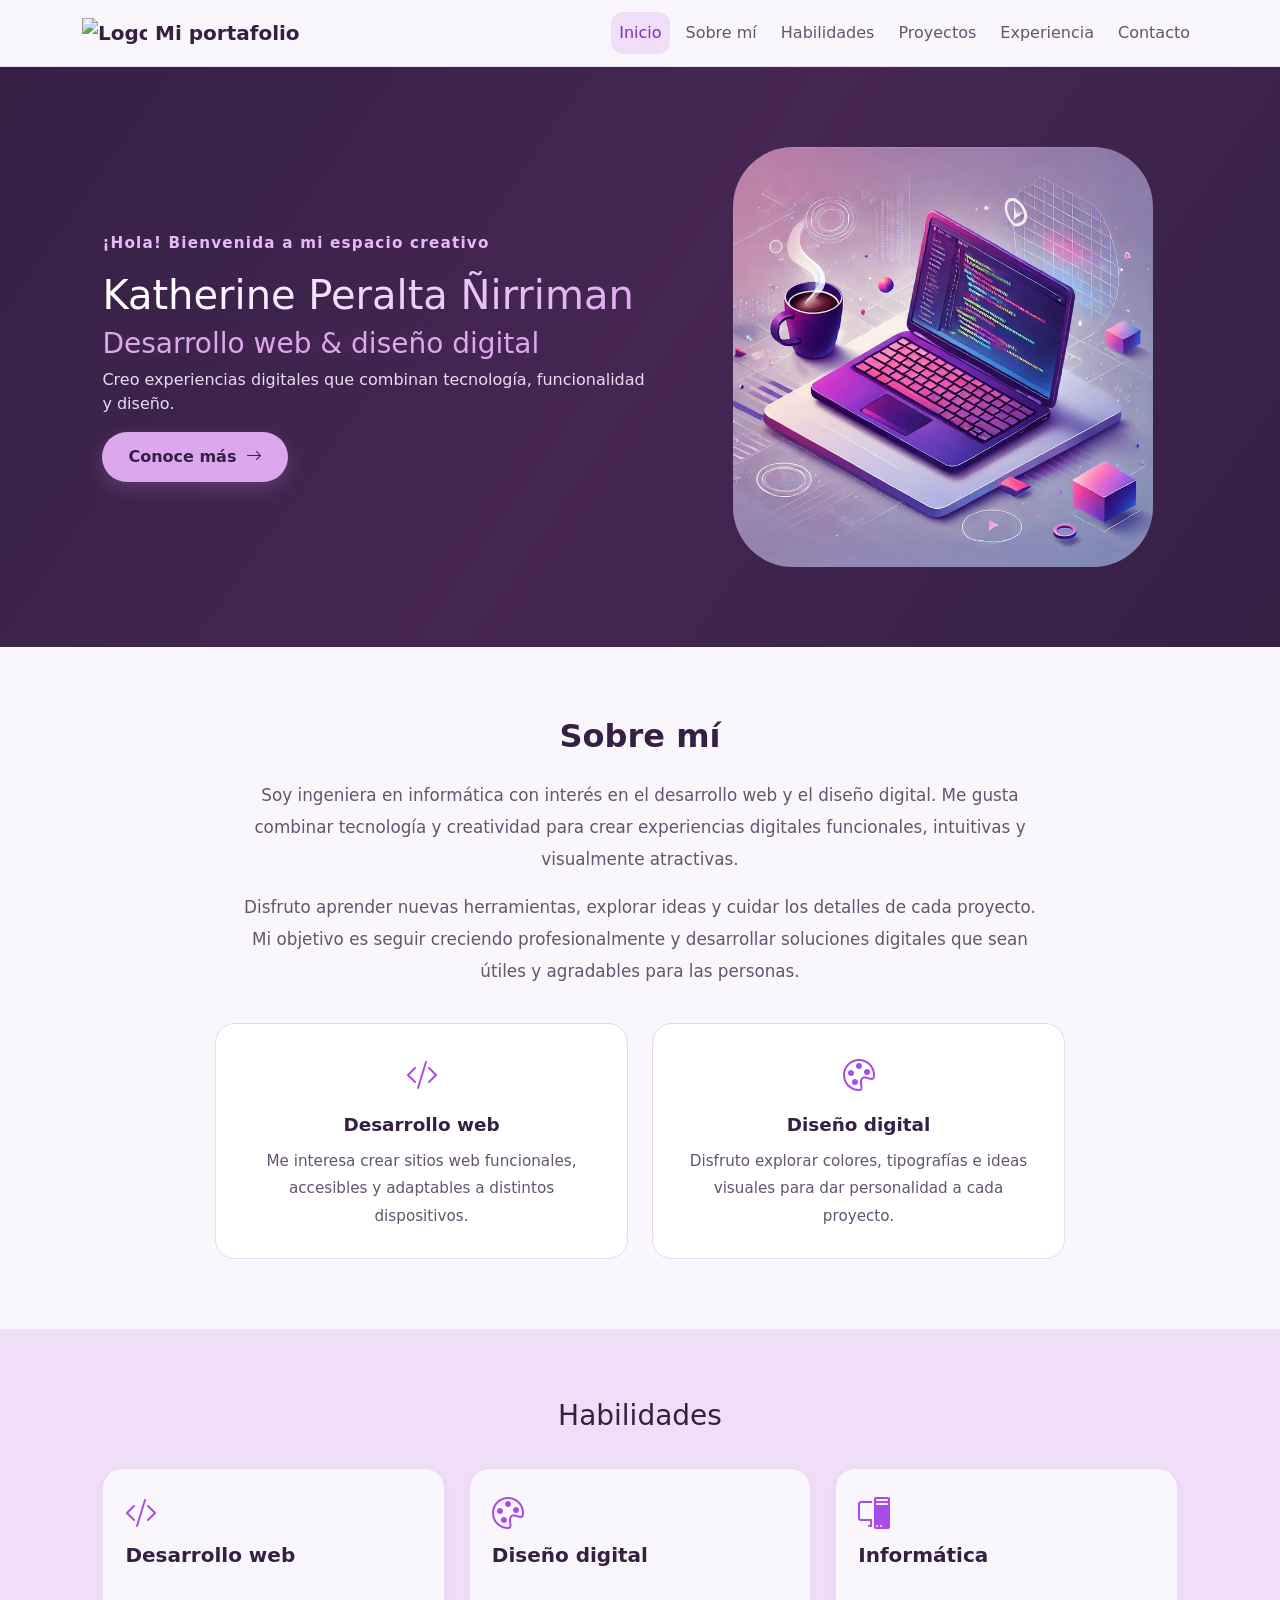
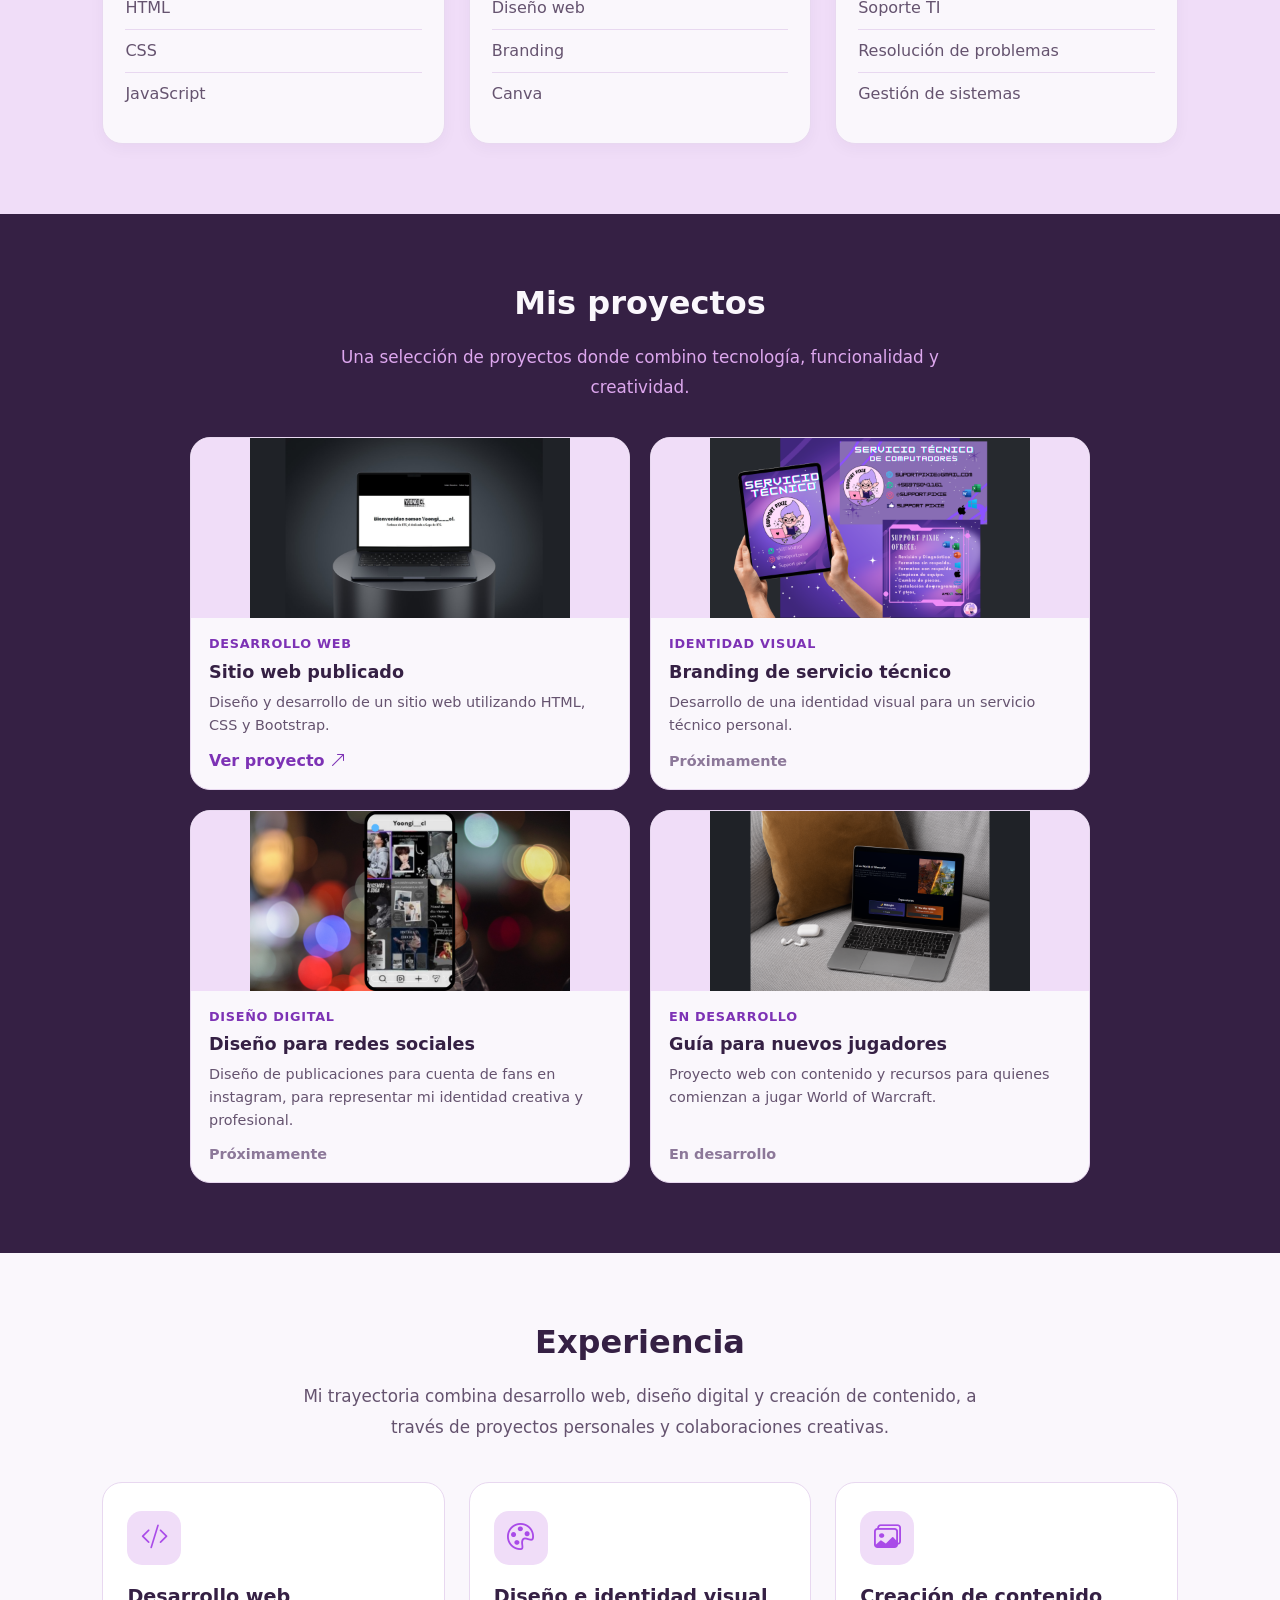
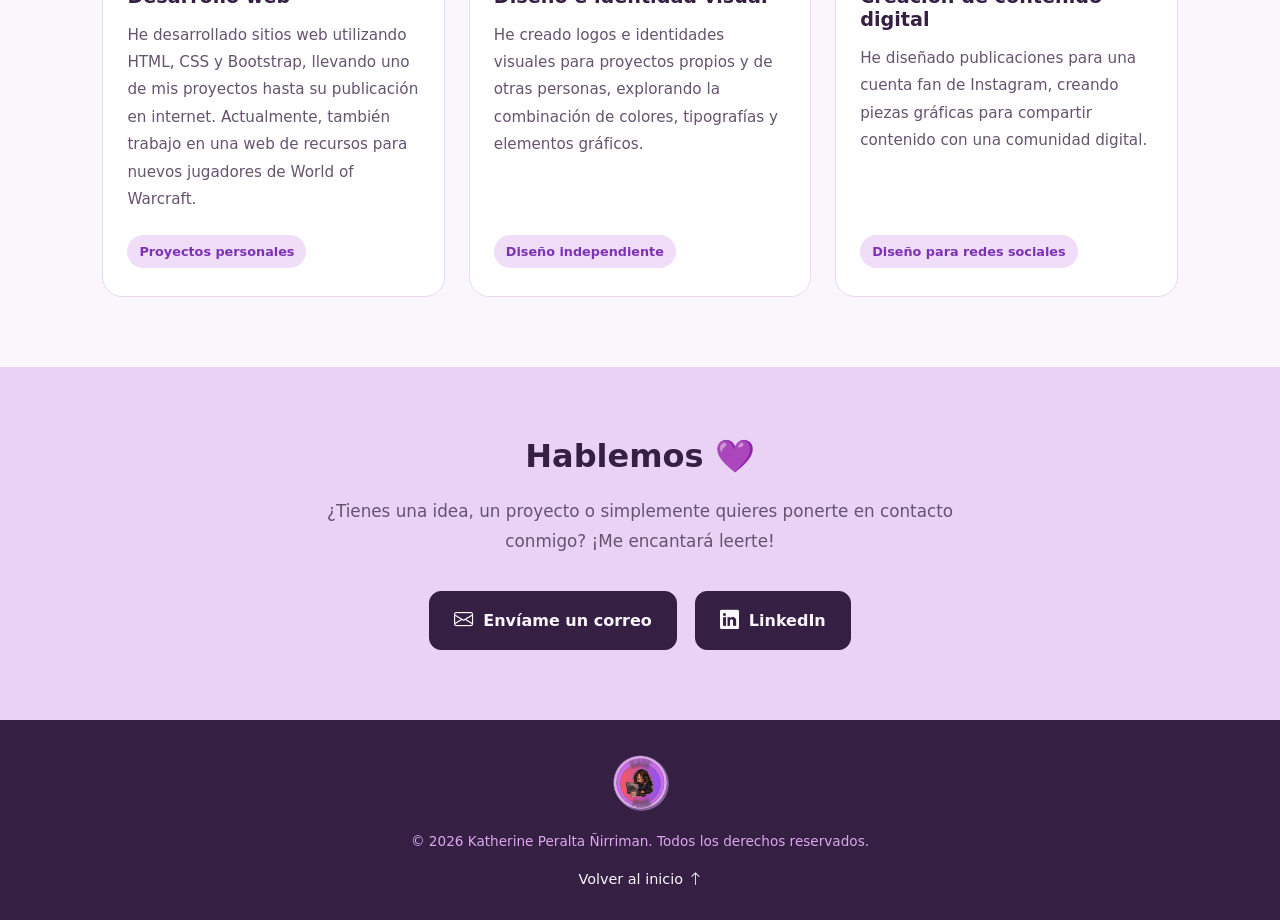
==== index.html @ 1fe9666e "Mi primer portafolio" ====
<!DOCTYPE html>
<html lang="es">

<head>
  <!--METADATOs-->
  <meta charset="utf-8">
  <meta name="viewport" content="width=device-width, initial-scale=1">
  <meta http-equiv="refresh" content="5">
  <!--Bootstrap-->
  <link href="https://cdn.jsdelivr.net/npm/bootstrap@5.3.8/dist/css/bootstrap.min.css" rel="stylesheet"
    integrity="sha384-sRIl4kxILFvY47J16cr9ZwB07vP4J8+LH7qKQnuqkuIAvNWLzeN8tE5YBujZqJLB" crossorigin="anonymous">
  <!--CSS-->
  <link rel="stylesheet" href="estilos.css">
  <!--Icons-->
  <link rel="stylesheet" href="https://cdn.jsdelivr.net/npm/bootstrap-icons@1.11.3/font/bootstrap-icons.css">
  <!--LOGO-->
  <link rel="icon" href="img/logo.png">
  <title>Portafolio de Katherine</title>
</head>

<body>
  <!--NAVBAR-->
  <nav class="navbar navbar-expand-lg navbar-personalizada">
    <div class="container navbar-contenedor">

      <a class="navbar-brand d-flex align-items-center gap-2" href="#inicio">
        <img src="img/logo.png" alt="Logo de mi portafolio" width="65" height="auto">
        <span>Mi portafolio</span>
      </a>
      <button class="navbar-toggler" type="button" data-bs-toggle="collapse" data-bs-target="#navbarNavAltMarkup"
        aria-controls="navbarNavAltMarkup" aria-expanded="false" aria-label="Toggle navigation">
        <span class="navbar-toggler-icon"></span>
      </button>
      <div class="collapse navbar-collapse" id="navbarNavAltMarkup">
        <div class="navbar-nav">
          <a class="nav-link active" aria-current="page" href="#inicio">Inicio</a>
          <a class="nav-link" href="#sobre-mi">Sobre mí</a>
          <a class="nav-link" href="#habilidad1">Habilidades</a>
          <a class="nav-link" href="#proyectos">Proyectos</a>
          <a class="nav-link" href="#experiencia1">Experiencia</a>
          <a class="nav-link" href="#Contacto1">Contacto</a>
          <!--<a class="nav-link disabled" aria-disabled="true">Disabled</a>-->
        </div>
      </div>
    </div>
  </nav>

  <!-- Hero -->
  <section class="hero" id="inicio">
    <div class="hero-contenido">
      <!-- Columna izquierda: presentación -->
      <div class="hero-texto">
        <p class="hero-saludo">
          ¡Hola! Bienvenida a mi espacio creativo
        </p>

        <h1 class="nombre">
          Katherine Peralta Ñirriman
        </h1>
        <h3 id="profesion">
          Desarrollo web &amp; diseño digital
        </h3>
        <p class="hero-descripcion">
          Creo experiencias digitales que combinan
          tecnología, funcionalidad y diseño.
        </p>
        <a href="#sobre-mi" class="boton-hero">
          Conoce más
          <i class="bi bi-arrow-right"></i>
        </a>
      </div>
      <!-- Columna derecha: ilustración -->
      <div class="hero-ilustracion">
        <img
          src="img/imagenpc.png"
          alt="Ilustración creativa de mi portafolio"
          class="imagen-hero">
      </div>
    </div>
  </section>

  <!--Qué hago?
    <section>
      <h3  style="text-align: center;">¿Qué Hago?</h3>
      <p style="text-align: center;"> 
        01 — Diseño web
             Diseño sitios web claros, atractivos y adaptados a las necesidades de cada proyecto.
        </br>
        02 — Desarrollo web
             Construyo sitios web funcionales a partir de ideas y diseños, cuidando la estructura, 
             el código y la experiencia de navegación.
        </br>
        03 — Diseño UI/UX
             Creo interfaces intuitivas y organizo el contenido pensando en que las personas puedan 
             utilizar cada producto digital de forma sencilla.  
      </p>
    </section>-->

  <!-- Sobre mí -->
  <section class="SobreMi" id="sobre-mi">
    <h3 class="titulo-sobre-mi">Sobre mí</h3>
    <div class="sobre-mi-contenido">
      <p>
        Soy ingeniera en informática con interés en el desarrollo web y el diseño digital.
        Me gusta combinar tecnología y creatividad para crear experiencias digitales
        funcionales, intuitivas y visualmente atractivas.
      </p>
      <p>
        Disfruto aprender nuevas herramientas, explorar ideas y cuidar los detalles de cada
        proyecto. Mi objetivo es seguir creciendo profesionalmente y desarrollar soluciones
        digitales que sean útiles y agradables para las personas.
      </p>
    </div>
    <div class="sobre-mi-tarjetas">
      <article class="tarjeta-sobre-mi">
        <i class="bi bi-code-slash"></i>
        <h4>Desarrollo web</h4>
        <p>
          Me interesa crear sitios web funcionales, accesibles y adaptables
          a distintos dispositivos.
        </p>
      </article>
      <article class="tarjeta-sobre-mi">
        <i class="bi bi-palette"></i>
        <h4>Diseño digital</h4>
        <p>
          Disfruto explorar colores, tipografías e ideas visuales para dar
          personalidad a cada proyecto.
        </p>
      </article>
    </div>
  </section>

  <section class="habilidad" id="habilidad1">
    <h3 style="text-align: center;">Habilidades</h3>
    <div class="habilidad-contenedor">
      <ul class="tarjeta-habilidad">
        <li>
          <i class="bi bi-code-slash icono-habilidad"></i>
          <h5>Desarrollo web</h5>
        </li>
        <li>HTML</li>
        <li>CSS</li>
        <li>JavaScript</li>
      </ul>
      <ul class="tarjeta-habilidad">
        <li>
          <i class="bi bi-palette icono-habilidad"></i>
          <h5>Diseño digital</h5>
        </li>
        <li>Diseño web</li>
        <li>Branding</li>
        <li>Canva</li>
      </ul>
      <ul class="tarjeta-habilidad">
        <li>
          <i class="bi bi-pc-display icono-habilidad"></i>
          <h5>Informática</h5>
        </li>
        <li>Soporte TI</li>
        <li>Resolución de problemas</li>
        <li>Gestión de sistemas</li>
      </ul>
    </div>
  </section>

  <!-- Proyectos -->
  <section class="proyecto" id="proyectos">
    <h3 id="titulo-proyectos">Mis proyectos</h3>
    <p class="proyectos-descripcion">
      Una selección de proyectos donde combino tecnología,
      funcionalidad y creatividad.
    </p>
    <div class="proyectos-contenedor">
      <!-- Proyecto 1: Sitio web -->
      <article class="tarjeta-proyecto">
        <div class="proyecto-imagen">
          <img src="img/web.png" alt="Vista previa de mi sitio web">
        </div>
        <div class="proyecto-info">
          <span class="proyecto-categoria">Desarrollo web</span>
          <h4>Sitio web publicado</h4>
          <p> Diseño y desarrollo de un sitio web utilizando HTML, CSS y Bootstrap. </p>
          <a href="https://yoongicl.netlify.app/" target="_blank" rel="noopener noreferrer"
            class="proyecto-enlace"> Ver proyecto <i class="bi bi-arrow-up-right"></i>
          </a>
        </div>
      </article>
      <!-- Proyecto 2: Branding -->
      <article class="tarjeta-proyecto">
        <div class="proyecto-imagen">
          <img src="img/ST.png" alt="Vista previa de mi branding">
        </div>
        <div class="proyecto-info">
          <span class="proyecto-categoria">Identidad visual</span>
          <h4>Branding de servicio técnico</h4>
          <p> Desarrollo de una identidad visual para un servicio técnico personal. </p>
          <span class="proyecto-pendiente"> Próximamente </span>
        </div>
      </article>
      <!-- Proyecto 3: Portafolio -->
      <article class="tarjeta-proyecto">
        <div class="proyecto-imagen">
          <img src="img/insta.png" alt="Vista previa de mi branding">
        </div>
        <div class="proyecto-info">
          <span class="proyecto-categoria">Diseño digital</span>
          <h4>Diseño para redes sociales</h4>
          <p> Diseño de publicaciones para cuenta de fans en instagram,
            para representar mi identidad creativa y profesional. </p>
          <span class="proyecto-pendiente"> Próximamente </span>
        </div>
      </article>
      <!-- Proyecto 4: World of Warcraft -->
      <article class="tarjeta-proyecto">
        <div class="proyecto-imagen">
          <img src="img/web-wow.png" alt="Vista previa de mi branding">
        </div>
        <div class="proyecto-info">
          <span class="proyecto-categoria">En desarrollo</span>
          <h4>Guía para nuevos jugadores</h4>
          <p> Proyecto web con contenido y recursos para quienes comienzan
            a jugar World of Warcraft. </p>
          <span class="proyecto-pendiente"> En desarrollo </span>
        </div>
      </article>
    </div>
  </section>

  <!-- Experiencia -->
  <section class="experiencia" id="experiencia1">
    <h3 class="titulo-experiencia">Experiencia</h3>
    <p class="experiencia-descripcion">
      Mi trayectoria combina desarrollo web, diseño digital
      y creación de contenido, a través de proyectos personales
      y colaboraciones creativas.
    </p>
    <div class="experiencia-contenedor">
      <!-- Desarrollo web -->
      <article class="tarjeta-experiencia">
        <div class="experiencia-icono">
          <i class="bi bi-code-slash"></i>
        </div>
        <h4>Desarrollo web</h4>
        <p>
          He desarrollado sitios web utilizando HTML, CSS
          y Bootstrap, llevando uno de mis proyectos
          hasta su publicación en internet. Actualmente,
          también trabajo en una web de recursos para
          nuevos jugadores de World of Warcraft.
        </p>
        <span class="experiencia-etiqueta">
          Proyectos personales
        </span>
      </article>
      <!-- Diseño e identidad visual -->
      <article class="tarjeta-experiencia">
        <div class="experiencia-icono">
          <i class="bi bi-palette"></i>
        </div>
        <h4>Diseño e identidad visual</h4>
        <p>
          He creado logos e identidades visuales para
          proyectos propios y de otras personas,
          explorando la combinación de colores,
          tipografías y elementos gráficos.
        </p>
        <span class="experiencia-etiqueta">
          Diseño independiente
        </span>
      </article>
      <!-- Creación de contenido -->
      <article class="tarjeta-experiencia">
        <div class="experiencia-icono">
          <i class="bi bi-images"></i>
        </div>
        <h4>Creación de contenido digital</h4>
        <p>
          He diseñado publicaciones para una cuenta fan
          de Instagram, creando piezas gráficas para
          compartir contenido con una comunidad digital.
        </p>
        <span class="experiencia-etiqueta">
          Diseño para redes sociales
        </span>
      </article>
    </div>
  </section>

  <!-- Contacto -->
  <section class="contacto" id="contacto1">
    <h3 class="titulo-contacto">Hablemos 💜</h3>
    <p class="contacto-descripcion">
      ¿Tienes una idea, un proyecto o simplemente quieres
      ponerte en contacto conmigo? ¡Me encantará leerte!
    </p>
    <div class="contacto-contenedor">
      <a href="mailto:suportpixie@gmail.com"
        class="contacto-enlace">
        <i class="bi bi-envelope"></i>
        <span>Envíame un correo</span>
      </a>
      <a href="https://www.linkedin.com/in/katherine-peralta-%C3%B1irriman-123095b1/?isSelfProfile=true"
        target="_blank"
        rel="noopener noreferrer"
        class="contacto-enlace">
        <i class="bi bi-linkedin"></i>
        <span>LinkedIn</span>
      </a>
    </div>
  </section>

  <!-- Footer -->
  <footer class="piedepagina">
    <a href="#inicio" class="footer-logo" aria-label="Volver al inicio">
      <img
        src="img/logo4.png"
        alt="Volver al inicio">
    </a>
    <p>© 2026 Katherine Peralta Ñirriman. Todos los derechos reservados.</p>
    <a href="#inicio" class="footer-inicio">
      Volver al inicio
      <i class="bi bi-arrow-up"></i>
    </a>
  </footer>

  <script src="https://cdn.jsdelivr.net/npm/bootstrap@5.3.8/dist/js/bootstrap.bundle.min.js"
    integrity="sha384-FKyoEForCGlyvwx9Hj09JcYn3nv7wiPVlz7YYwJrWVcXK/BmnVDxM+D2scQbITxI" crossorigin="anonymous"></script>
</body>

</html>
---- estilos.css ----
/*Body*/
.body
{
  background-color: #FAF7FC;
  margin: 0;
}

/*Navbar*/
.navbar
{
  background-color: #FAF7FC;
  color: #352044;
  border-bottom: 1px solid #b436ee;
}

.navbar-personalizada
{
  background-color: #FAF7FC;
  border-bottom: 1px solid #E8D8F0;
  padding: 12px 0;
}

/* Contenido centrado y adaptable */
.navbar-contenedor
{
  gap: 12px;
}

/* Nombre del portafolio */
.navbar-personalizada .navbar-brand
{
  color: #352044;
  font-weight: 700;
  transition: color 0.25s ease;
}

.navbar-personalizada .navbar-brand:hover
{
  color: #A94BE8;
}

/* Enlaces */
.navbar-personalizada .navbar-nav
{
  gap: 8px;
  margin-left: auto;
}

.navbar-personalizada .nav-link
{
  color: #65536F;
  font-weight: 500;
  padding: 9px 13px;
  border-radius: 12px;
  transition:
    color 0.25s ease,
    background-color 0.25s ease;
}

.navbar-personalizada .nav-link:hover,
.navbar-personalizada .nav-link.active
{
  color: #7D32B5;
  background-color: #F0DDF8;
}

/* Botón hamburguesa */
.navbar-personalizada .navbar-toggler
{
  border: 1px solid #DDA7EE;
  border-radius: 12px;
  padding: 7px 10px;
  box-shadow: none;
}

.navbar-personalizada .navbar-toggler:focus
{
  box-shadow: 0 0 0 3px #DDA7EE55;
}

/* HERO */
.hero
{
  position: relative;
  isolation: isolate;
  overflow: hidden;
  background: linear-gradient(125deg,
      #352044 0%,
      #452653 50%,
      #352044 100%);
  color: #FAF7FC;
  padding: 80px 8%;
  min-height: 520px;
  display: flex;
  align-items: center;
  /* Brillo ambiental */
}

.hero-contenido
{
  width: 100%;
  max-width: 1150px;
  margin: 0 auto;
  display: grid;
  grid-template-columns: minmax(0, 1fr) minmax(0, 0.85fr);
  align-items: center;
  gap: 55px;
}

/* Presentación */
.hero-texto
{
  text-align: left;
  min-width: 0;
}

.hero-saludo
{
  color: #E8B9FA;
  font-size: 0.95rem;
  font-weight: 600;
  letter-spacing: 1.2px;
}

.nombre
{
  background: linear-gradient(100deg,
      #FFFFFF 10%,
      #E8C6F8 65%,
      #DDA7EE 100%);
  -webkit-background-clip: text;
  background-clip: text;
  -webkit-text-fill-color: transparent;
  color: #FAF7FC;
}

#profesion
{
  color: #DDA7EE;
  text-shadow: 0 0 22px #DDA7EE25;
}

.hero-descripcion
{
  color: #E9DDF0;
}

/* Botón */
.boton-hero
{
  display: inline-flex;
  align-items: center;
  justify-content: center;
  gap: 10px;
  padding: 13px 26px;
  background-color: #DDA7EE;
  color: #352044;
  text-decoration: none;
  font-weight: 700;
  border: none;
  border-radius: 50px;
  cursor: pointer;
  box-shadow: 0 6px 18px rgba(221, 167, 238, 0.2);
  transition: transform 0.25s ease,
    background-color 0.25s ease;
}

.boton-hero:hover
{
  background-color: #F0DDF8;
  color: #352044;
  transform: translateY(-3px);
}

/* Ilustración */
.hero-ilustracion
{
  display: flex;
  justify-content: center;
  align-items: center;
  min-width: 0;
}

.imagen-hero
{
  display: block;
  width: 100%;
  max-width: 420px;
  height: auto;
  object-fit: contain;
  border-radius: 60px !important;
  overflow: hidden;
}

/* Tablet y celular */
@media (max-width: 768px)
{
  .hero
  {
    padding: 60px 6%;
  }

  .hero-contenido
  {
    grid-template-columns: minmax(0, 1fr);
    gap: 35px;
  }

  .hero-texto
  {
    text-align: center;
  }

  .hero-descripcion
  {
    margin-left: auto;
    margin-right: auto;
  }

  .hero-ilustracion
  {
    width: 100%;
  }

  .imagen-hero
  {
    max-width: 320px;
  }
}

/* Sobre mí */
.SobreMi
{
  background-color: #FAF7FC;
  color: #65536F;
  padding: 70px 8%;
}

.titulo-sobre-mi
{
  color: #352044;
  font-size: 2rem;
  font-weight: 700;
  text-align: center;
  margin-bottom: 25px;
}

.sobre-mi-contenido
{
  max-width: 800px;
  margin: 0 auto 35px;
}

.sobre-mi-contenido p
{
  font-size: 1.05rem;
  line-height: 1.9;
  margin-bottom: 16px;
  text-align: center;
}

.sobre-mi-tarjetas
{
  display: grid;
  grid-template-columns: repeat(2, minmax(0, 1fr));
  gap: 24px;
  max-width: 850px;
  margin: 0 auto;
}

.tarjeta-sobre-mi
{
  background-color: #FFFFFF;
  border: 1px solid #E8D8F0;
  border-radius: 20px;
  padding: 28px 24px;
  text-align: center;
}

.tarjeta-sobre-mi>i
{
  display: inline-block;
  color: #A94BE8;
  font-size: 2rem;
  margin-bottom: 14px;
}

.tarjeta-sobre-mi h4
{
  color: #352044;
  font-size: 1.15rem;
  font-weight: 700;
  margin-bottom: 12px;
}

.tarjeta-sobre-mi p
{
  color: #65536F;
  font-size: 0.95rem;
  line-height: 1.8;
  margin-bottom: 0;
}

@media (max-width: 600px)
{
  .SobreMi
  {
    padding: 50px 6%;
  }

  .titulo-sobre-mi
  {
    font-size: 1.7rem;
  }

  .sobre-mi-contenido p
  {
    font-size: 1rem;
    text-align: left;
  }

  .sobre-mi-tarjetas
  {
    grid-template-columns: 1fr;
    gap: 18px;
  }

  .tarjeta-sobre-mi
  {
    padding: 24px 20px;
  }
}

/*Habilidades*/
.habilidad
{
  background-color: #F0DDF8;
  padding: 70px 8%;
}

.habilidad ul
{
  background-color: #F0DDF8;
  list-style: none;
  padding: 0;
  margin: 0;
  text-align: center;
}

.habilidad h3
{
  color: #352044;
  margin-bottom: 35px;
}

/* Contenedor de tarjetas */
.habilidad-contenedor
{
  display: grid;
  grid-template-columns: repeat(3, minmax(0, 1fr));
  gap: 24px;
  max-width: 1100px;
  margin: 0 auto;
}

/* Cada tarjeta */
.habilidad .tarjeta-habilidad
{
  background-color: #FAF7FC;
  border: 1px solid #E8D8F0;
  border-radius: 20px;
  padding: 28px 22px;
  margin: 0;
  list-style: none;
  text-align: left;
  box-shadow: 0 5px 15px #3520440A;
  transition: transform 0.25s ease,
    box-shadow 0.25s ease;
}

/* Efecto al pasar el cursor */
.habilidad .tarjeta-habilidad:hover
{
  transform: translateY(-6px);
  box-shadow: 0 12px 25px #35204418;
}

/* Iconos */
.icono-habilidad
{
  display: inline-flex;
  color: #A94BE8;
  font-size: 2rem;
  margin-bottom: 14px;
}

/* Títulos de las tarjetas */
.habilidad .tarjeta-habilidad h5
{
  color: #352044;
  font-weight: 700;
  margin-bottom: 20px;
}

/* Tecnologías y habilidades */
.habilidad .tarjeta-habilidad li:not(:first-child)
{
  color: #65536F;
  padding: 9px 0;
  border-bottom: 1px solid #E8D8F0;
}

.habilidad .tarjeta-habilidad li:last-child
{
  border-bottom: none;
}

/* Proyectos */
.proyecto
{
  background-color: #352044;
  padding: 70px 8%;
  text-align: center;
}

#titulo-proyectos
{
  color: #FAF7FC;
  font-size: 2rem;
  font-weight: 700;
  margin-bottom: 20px;
}

.proyectos-descripcion
{
  color: #DDA7EE;
  font-size: 1.05rem;
  line-height: 1.8;
  max-width: 650px;
  margin: 0 auto 35px;
}

.proyectos-contenedor
{
  display: grid;
  grid-template-columns: repeat(2, minmax(0, 1fr));
  gap: 20px;
  max-width: 900px;
  margin: 0 auto;
}

.tarjeta-proyecto
{
  background-color: #FAF7FC;
  border: 1px solid #E8D8F0;
  border-radius: 20px;
  overflow: hidden;
  text-align: left;
  display: flex;
  flex-direction: column;
  min-width: 0;
}

.tarjeta-proyecto .proyecto-imagen
{
  height: 180px;
  background-color: #F0DDF8;
  display: flex;
  align-items: center;
  justify-content: center;
  overflow: hidden;
}

.tarjeta-proyecto .proyecto-imagen img
{
  display: block;
  width: 100%;
  height: 100%;
  object-fit: contain;
}

.proyecto-info
{
  padding: 16px 18px;
  display: flex;
  flex-direction: column;
  align-items: flex-start;
  flex: 1;
}

.proyecto-categoria
{
  color: #7D32B5;
  font-size: 0.8rem;
  font-weight: 700;
  text-transform: uppercase;
  letter-spacing: 0.7px;
  margin-bottom: 8px;
}

.proyecto-info h4
{
  color: #352044;
  font-size: 1.1rem;
  font-weight: 700;
  margin-bottom: 8px;
}

.proyecto-info p
{
  color: #65536F;
  font-size: 0.9rem;
  line-height: 1.6;
  margin-bottom: 12px;
}

.proyecto-enlace
{
  color: #7D32B5;
  font-weight: 600;
  text-decoration: none;
  margin-top: auto;
}

.proyecto-enlace:hover
{
  color: #A94BE8;
  text-decoration: underline;
}

.proyecto-pendiente
{
  color: #8C7899;
  font-size: 0.9rem;
  font-weight: 600;
  margin-top: auto;
}

/* Adaptación para celulares */
@media (max-width: 768px)
{
  .proyecto
  {
    padding: 50px 6%;
  }

  #titulo-proyectos
  {
    font-size: 1.7rem;
  }

  .proyectos-descripcion
  {
    font-size: 1rem;
  }

  .proyectos-contenedor
  {
    grid-template-columns: 1fr;
    gap: 22px;
  }

  .tarjeta-proyecto .proyecto-imagen
  {
    height: 170px;
  }

  .proyecto-info
  {
    padding: 16px;
  }
}


/* Experiencia */
.experiencia
{
  background-color: #FAF7FC;
  padding: 70px 8%;
}

.titulo-experiencia
{
  color: #352044;
  font-size: 2rem;
  font-weight: 700;
  text-align: center;
  margin-bottom: 20px;
}

.experiencia-descripcion
{
  color: #65536F;
  font-size: 1.05rem;
  line-height: 1.8;
  text-align: center;
  max-width: 700px;
  margin: 0 auto 40px;
}

.experiencia-contenedor
{
  display: grid;
  grid-template-columns: repeat(3, minmax(0, 1fr));
  gap: 24px;
  max-width: 1100px;
  margin: 0 auto;
}

.tarjeta-experiencia
{
  background-color: #FFFFFF;
  border: 1px solid #E8D8F0;
  border-radius: 20px;
  padding: 28px 24px;
  display: flex;
  flex-direction: column;
  align-items: flex-start;
  min-width: 0;
}

.experiencia-icono
{
  color: #A94BE8;
  background-color: #F0DDF8;
  width: 54px;
  height: 54px;
  border-radius: 15px;
  display: flex;
  align-items: center;
  justify-content: center;
  margin-bottom: 20px;
}

.experiencia-icono i
{
  font-size: 1.7rem;
}

.tarjeta-experiencia h4
{
  color: #352044;
  font-size: 1.2rem;
  font-weight: 700;
  margin-bottom: 14px;
}

.tarjeta-experiencia p
{
  color: #65536F;
  font-size: 0.95rem;
  line-height: 1.8;
  margin-bottom: 22px;
}

.experiencia-etiqueta
{
  display: inline-block;
  color: #7D32B5;
  background-color: #F0DDF8;
  border-radius: 20px;
  padding: 7px 12px;
  font-size: 0.8rem;
  font-weight: 600;
  margin-top: auto;
}

/* Tablet */
@media (max-width: 992px)
{
  .experiencia-contenedor
  {
    grid-template-columns: repeat(2, minmax(0, 1fr));
  }
}

/* Celulares */
@media (max-width: 600px)
{
  .experiencia
  {
    padding: 50px 6%;
  }

  .titulo-experiencia
  {
    font-size: 1.7rem;
  }

  .experiencia-descripcion
  {
    font-size: 1rem;
    margin-bottom: 30px;
  }

  .experiencia-contenedor
  {
    grid-template-columns: 1fr;
    gap: 20px;
  }

  .tarjeta-experiencia
  {
    padding: 24px 20px;
  }
}

/* Contacto */
.contacto
{
  background-color: #EAD2F5;
  padding: 70px 8%;
  text-align: center;
}

.titulo-contacto
{
  color: #352044;
  font-size: 2rem;
  font-weight: 700;
  margin-bottom: 20px;
}

.contacto-descripcion
{
  color: #65536F;
  font-size: 1.05rem;
  line-height: 1.8;
  max-width: 650px;
  margin: 0 auto 35px;
}

.contacto-contenedor
{
  display: flex;
  justify-content: center;
  align-items: center;
  flex-wrap: wrap;
  gap: 18px;
}

.contacto-enlace
{
  display: inline-flex;
  align-items: center;
  justify-content: center;
  gap: 10px;
  padding: 14px 24px;
  background-color: #352044;
  color: #FAF7FC;
  text-decoration: none;
  border: 1px solid #352044;
  border-radius: 12px;
  font-weight: 600;
  transition: background-color 0.2s ease,
    color 0.2s ease,
    transform 0.2s ease;
}

.contacto-enlace i
{
  font-size: 1.2rem;
}

.contacto-enlace:hover
{
  background-color: #A94BE8;
  border-color: #A94BE8;
  color: #FFFFFF;
  transform: translateY(-3px);
}

.contacto-enlace:focus-visible
{
  outline: 3px solid #7D32B5;
  outline-offset: 4px;
}

/* Adaptación para celulares */
@media (max-width: 600px)
{
  .contacto
  {
    padding: 50px 6%;
  }

  .titulo-contacto
  {
    font-size: 1.7rem;
  }

  .contacto-descripcion
  {
    font-size: 1rem;
  }

  .contacto-contenedor
  {
    flex-direction: column;
  }

  .contacto-enlace
  {
    width: 100%;
    max-width: 300px;
  }
}

/* Footer */
.piedepagina
{
  background-color: #352044;
  color: #FAF7FC;
  padding: 30px 8%;
  display: flex;
  flex-direction: column;
  align-items: center;
  gap: 16px;
  text-align: center;
}

.footer-logo
{
  display: inline-block;
  line-height: 0;
}

.footer-logo img
{
  display: block;
  width: 135px;
  max-width: 100%;
  height: 65px;
  object-fit: contain;
}

.piedepagina p
{
  color: #DDA7EE;
  font-size: 0.85rem;
  line-height: 1.6;
  margin: 0;
}

.footer-inicio
{
  color: #FAF7FC;
  font-size: 0.9rem;
  text-decoration: none;
  transition: color 0.2s ease;
}

.footer-inicio:hover
{
  color: #DDA7EE;
}

.footer-inicio:focus-visible,
.footer-logo:focus-visible
{
  outline: 2px solid #DDA7EE;
  outline-offset: 5px;
  border-radius: 4px;
}

@media (max-width: 600px)
{
  .piedepagina
  {
    padding: 28px 6%;
  }

  .piedepagina p
  {
    font-size: 0.8rem;
  }
}

/* Adaptación para pantallas pequeñas*/
@media (max-width: 768px)
{
  .habilidad-contenedor
  {
    grid-template-columns: 1fr;
  }

  .habilidad
  {
    padding: 50px 6%;
  }
}

/* Menú en pantallas pequeñas */
@media (max-width: 991.98px)
{
  .navbar-personalizada .navbar-nav
  {
    margin-left: 0;
    padding-top: 12px;
    gap: 4px;
  }

  .navbar-personalizada .nav-link
  {
    padding: 11px 13px;
  }
}

/* Desplazamiento suave entre secciones */
html
{
  scroll-behavior: smooth;
}

/* Evita que el título quede pegado al borde al navegar */
section[id]
{
  scroll-margin-top: 20px;
}
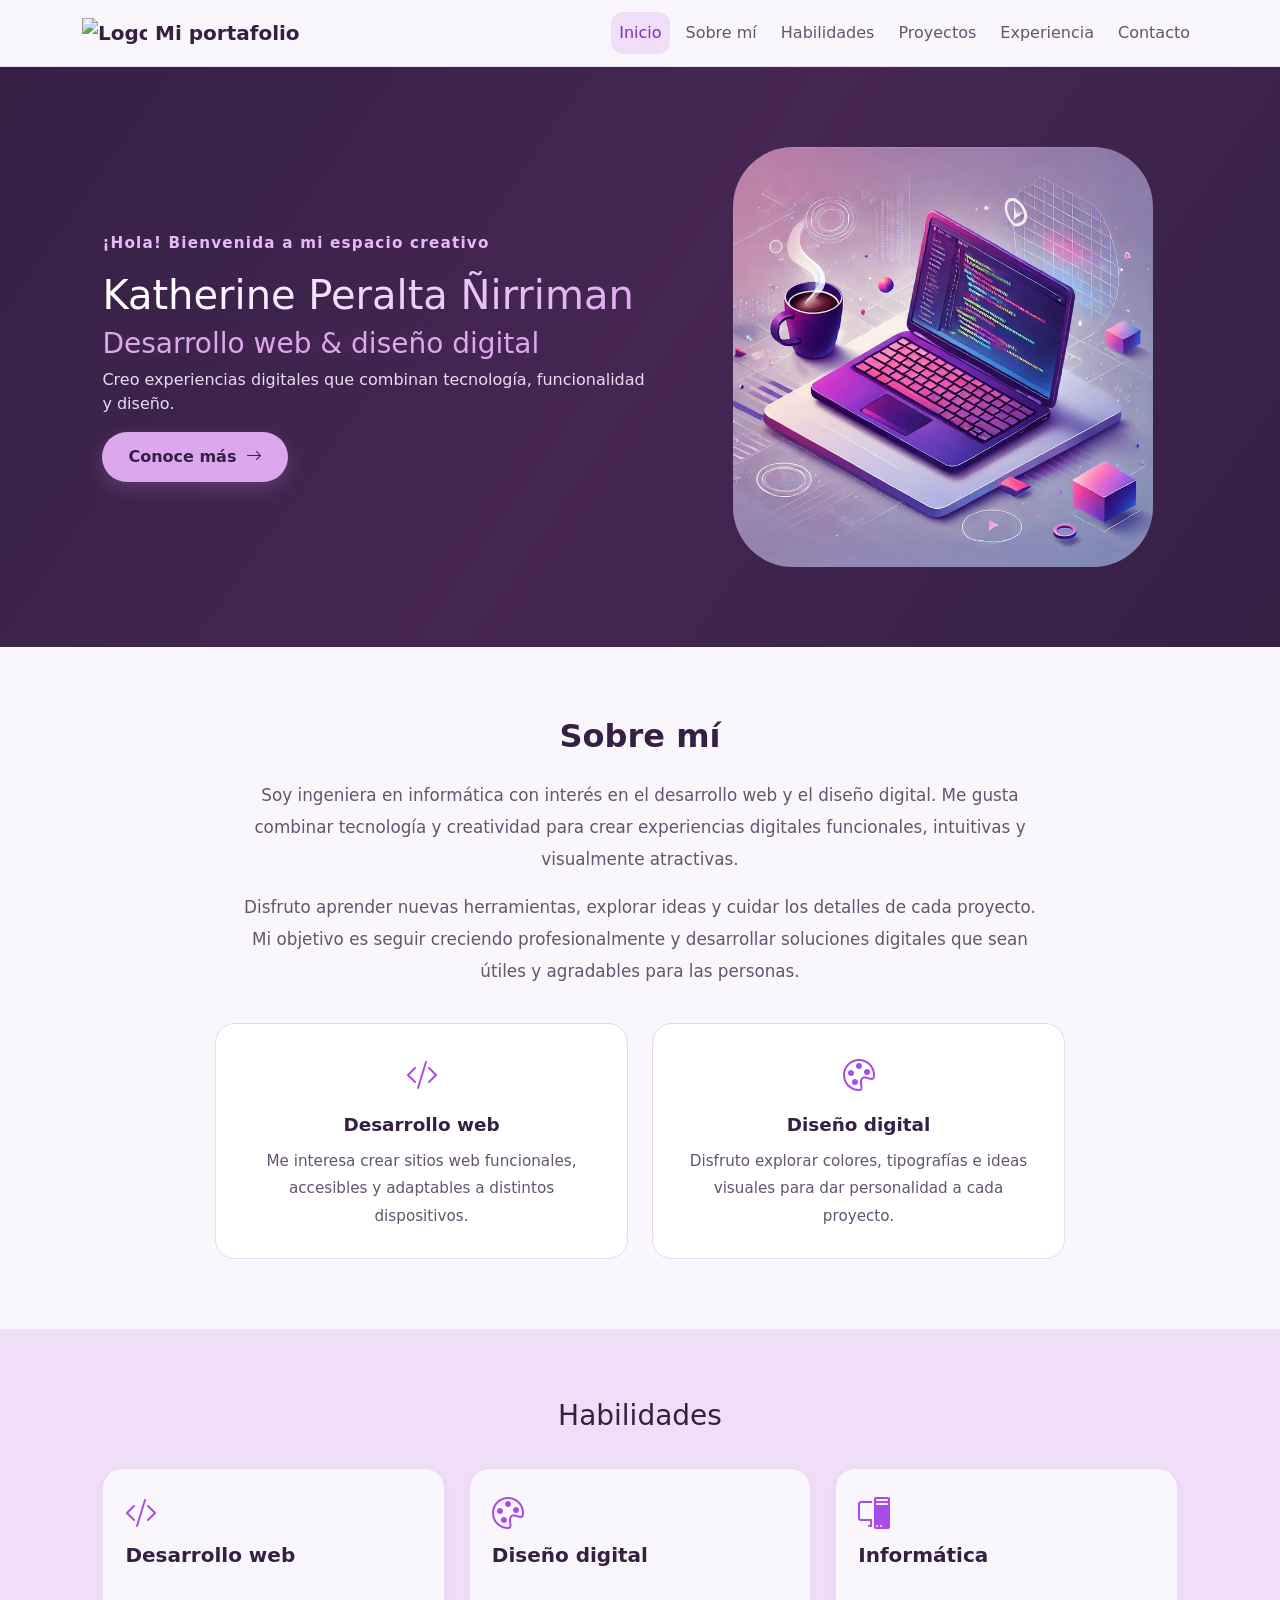
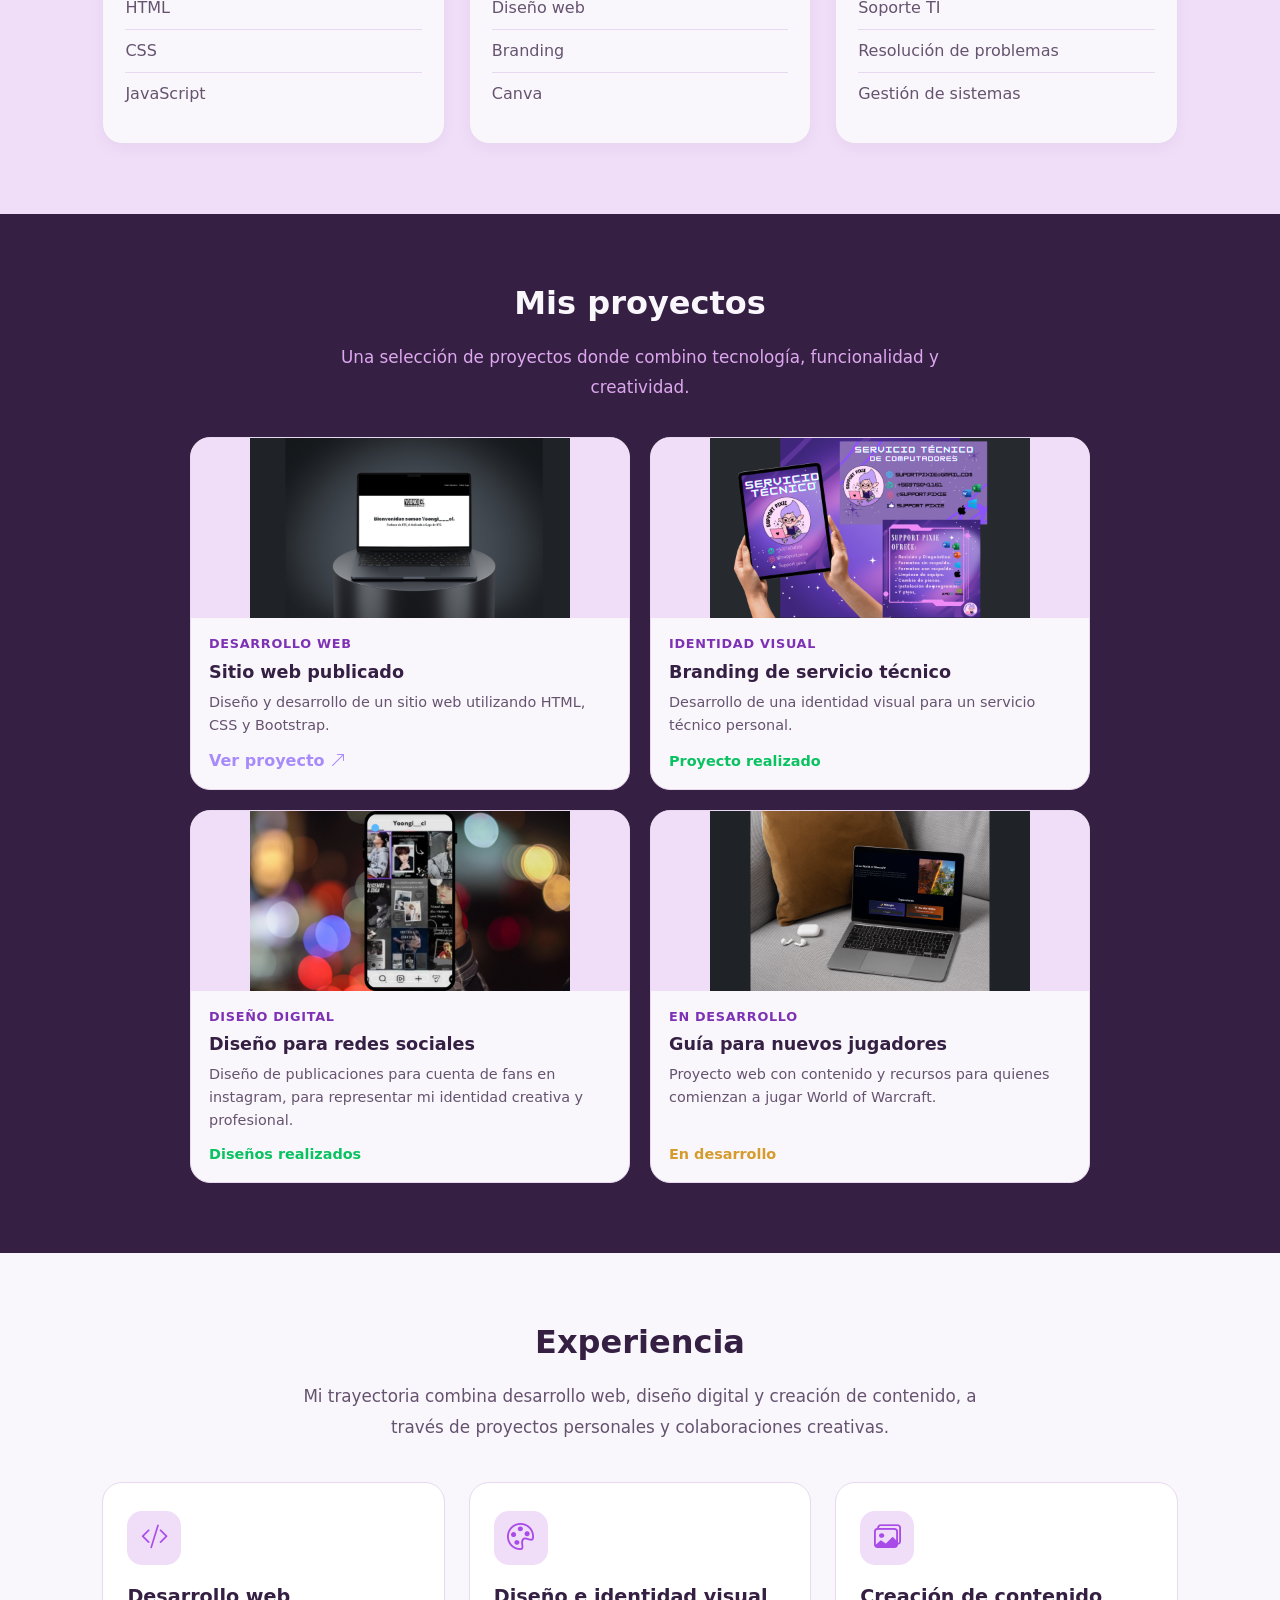
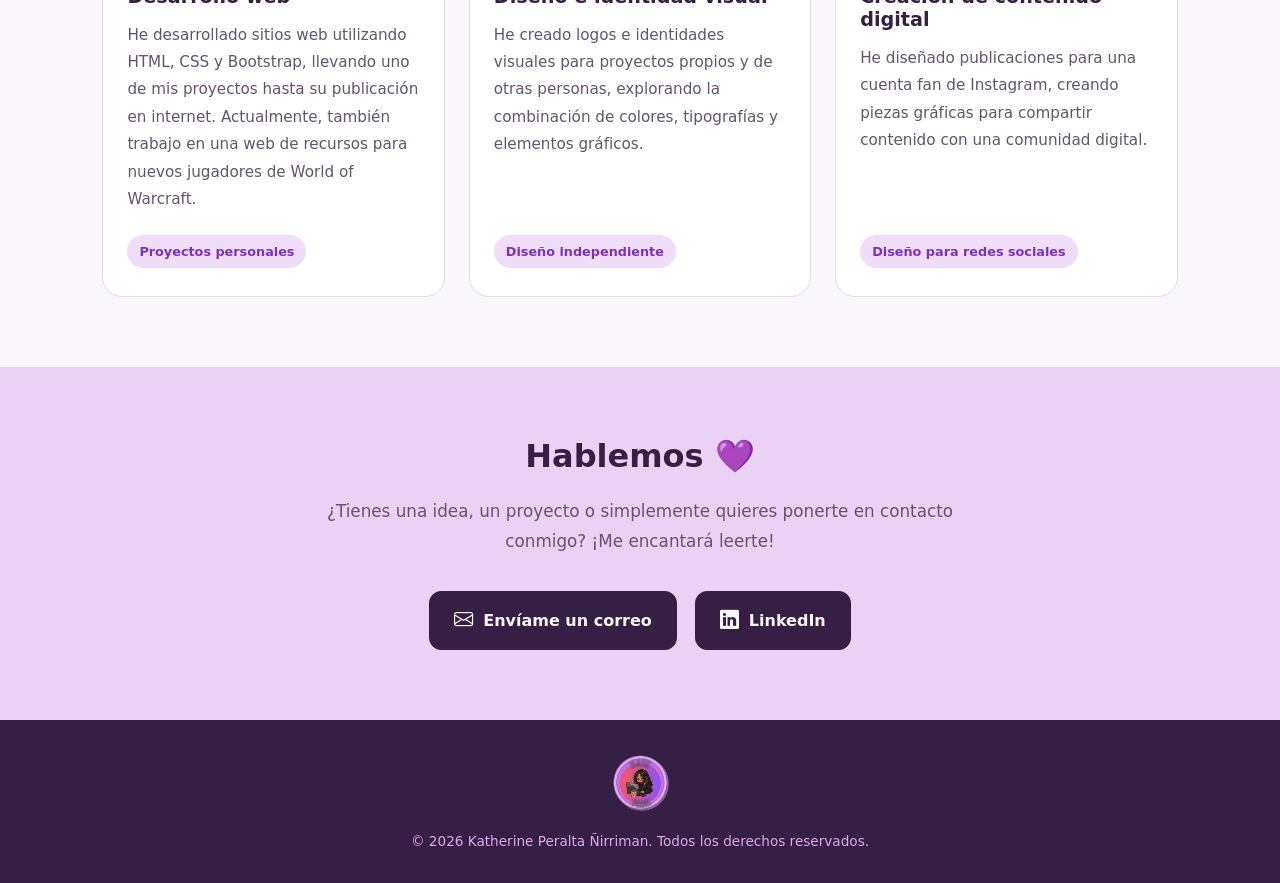
==== commit 901b6e17: "se realizan cambios en boton para navegar hacia arriba y en navbar, además se añade color a estado d" ====
--- a/index.html
+++ b/index.html
@@ -5,7 +5,7 @@
   <!--METADATOs-->
   <meta charset="utf-8">
   <meta name="viewport" content="width=device-width, initial-scale=1">
-  <meta http-equiv="refresh" content="5">
+  <!--<meta http-equiv="refresh" content="5">-->
   <!--Bootstrap-->
   <link href="https://cdn.jsdelivr.net/npm/bootstrap@5.3.8/dist/css/bootstrap.min.css" rel="stylesheet"
     integrity="sha384-sRIl4kxILFvY47J16cr9ZwB07vP4J8+LH7qKQnuqkuIAvNWLzeN8tE5YBujZqJLB" crossorigin="anonymous">
@@ -20,7 +20,7 @@
 
 <body>
   <!--NAVBAR-->
-  <nav class="navbar navbar-expand-lg navbar-personalizada">
+  <nav class="navbar navbar-expand-lg navbar-personalizada sticky-top">
     <div class="container navbar-contenedor">
 
       <a class="navbar-brand d-flex align-items-center gap-2" href="#inicio">
@@ -38,7 +38,7 @@
           <a class="nav-link" href="#habilidad1">Habilidades</a>
           <a class="nav-link" href="#proyectos">Proyectos</a>
           <a class="nav-link" href="#experiencia1">Experiencia</a>
-          <a class="nav-link" href="#Contacto1">Contacto</a>
+          <a class="nav-link" href="#contacto1">Contacto</a>
           <!--<a class="nav-link disabled" aria-disabled="true">Disabled</a>-->
         </div>
       </div>
@@ -71,10 +71,7 @@
       </div>
       <!-- Columna derecha: ilustración -->
       <div class="hero-ilustracion">
-        <img
-          src="img/imagenpc.png"
-          alt="Ilustración creativa de mi portafolio"
-          class="imagen-hero">
+        <img src="img/imagenpc.png" alt="Ilustración creativa de mi portafolio" class="imagen-hero">
       </div>
     </div>
   </section>
@@ -181,8 +178,8 @@
           <span class="proyecto-categoria">Desarrollo web</span>
           <h4>Sitio web publicado</h4>
           <p> Diseño y desarrollo de un sitio web utilizando HTML, CSS y Bootstrap. </p>
-          <a href="https://yoongicl.netlify.app/" target="_blank" rel="noopener noreferrer"
-            class="proyecto-enlace"> Ver proyecto <i class="bi bi-arrow-up-right"></i>
+          <a href="https://yoongicl.netlify.app/" target="_blank" rel="noopener noreferrer" 
+          class="proyecto-enlace"> Ver proyecto <i class="bi bi-arrow-up-right"></i>
           </a>
         </div>
       </article>
@@ -195,7 +192,7 @@
           <span class="proyecto-categoria">Identidad visual</span>
           <h4>Branding de servicio técnico</h4>
           <p> Desarrollo de una identidad visual para un servicio técnico personal. </p>
-          <span class="proyecto-pendiente"> Próximamente </span>
+          <span class="proyecto-realizado"> Proyecto realizado </span>
         </div>
       </article>
       <!-- Proyecto 3: Portafolio -->
@@ -208,7 +205,7 @@
           <h4>Diseño para redes sociales</h4>
           <p> Diseño de publicaciones para cuenta de fans en instagram,
             para representar mi identidad creativa y profesional. </p>
-          <span class="proyecto-pendiente"> Próximamente </span>
+          <span class="proyecto-realizado"> Diseños realizados </span>
         </div>
       </article>
       <!-- Proyecto 4: World of Warcraft -->
@@ -295,15 +292,12 @@
       ponerte en contacto conmigo? ¡Me encantará leerte!
     </p>
     <div class="contacto-contenedor">
-      <a href="mailto:suportpixie@gmail.com"
-        class="contacto-enlace">
+      <a href="mailto:suportpixie@gmail.com" class="contacto-enlace">
         <i class="bi bi-envelope"></i>
         <span>Envíame un correo</span>
       </a>
-      <a href="https://www.linkedin.com/in/katherine-peralta-%C3%B1irriman-123095b1/?isSelfProfile=true"
-        target="_blank"
-        rel="noopener noreferrer"
-        class="contacto-enlace">
+      <a href="https://www.linkedin.com/in/katherine-peralta-%C3%B1irriman-123095b1/?isSelfProfile=true" target="_blank"
+        rel="noopener noreferrer" class="contacto-enlace">
         <i class="bi bi-linkedin"></i>
         <span>LinkedIn</span>
       </a>
@@ -313,19 +307,45 @@
   <!-- Footer -->
   <footer class="piedepagina">
     <a href="#inicio" class="footer-logo" aria-label="Volver al inicio">
-      <img
-        src="img/logo4.png"
-        alt="Volver al inicio">
+      <img src="img/logo4.png" alt="Volver al inicio">
     </a>
     <p>© 2026 Katherine Peralta Ñirriman. Todos los derechos reservados.</p>
-    <a href="#inicio" class="footer-inicio">
+    <!--<a href="#inicio" class="footer-inicio">
       Volver al inicio
       <i class="bi bi-arrow-up"></i>
-    </a>
+    </a>-->
   </footer>
 
+  <!--Boton para volver a inicio (Back to Top Button)-->
+  <button id="btnVolverArriba" title="volver arriba">
+    <i class="bi bi-arrow-up"></i>
+  </button>
+  <!--Script del boton-->
+  <script>
+    const btnVolverArriba = document.getElementById("btnVolverArriba");
+    window.addEventListener("scroll", () => 
+    {
+      if (window.scrollY > 300) 
+      {
+        btnVolverArriba.classList.add("visible");
+      } else {
+        btnVolverArriba.classList.remove("visible");
+      }
+    });
+
+    btnVolverArriba.addEventListener("click", () => 
+    {
+      window.scrollTo(
+      {
+        top: 0,
+        behavior: "smooth"
+      });
+    });
+  </script>
+
   <script src="https://cdn.jsdelivr.net/npm/bootstrap@5.3.8/dist/js/bootstrap.bundle.min.js"
-    integrity="sha384-FKyoEForCGlyvwx9Hj09JcYn3nv7wiPVlz7YYwJrWVcXK/BmnVDxM+D2scQbITxI" crossorigin="anonymous"></script>
+    integrity="sha384-FKyoEForCGlyvwx9Hj09JcYn3nv7wiPVlz7YYwJrWVcXK/BmnVDxM+D2scQbITxI"
+    crossorigin="anonymous"></script>
 </body>
 
 </html>
--- a/estilos.css
+++ b/estilos.css
@@ -516,7 +516,7 @@
 
 .proyecto-enlace
 {
-  color: #7D32B5;
+  color: #A78BFA;
   font-weight: 600;
   text-decoration: none;
   margin-top: auto;
@@ -528,9 +528,16 @@
   text-decoration: underline;
 }
 
+.proyecto-realizado
+{
+  color: #09c260;
+  font-size: 0.9rem;
+  font-weight: 600;
+  margin-top: auto;
+}
 .proyecto-pendiente
 {
-  color: #8C7899;
+  color: #d69b2d;
   font-size: 0.9rem;
   font-weight: 600;
   margin-top: auto;
@@ -916,4 +923,28 @@
 section[id]
 {
   scroll-margin-top: 20px;
+}
+
+/*boton volver arriba*/
+#btnVolverArriba
+{
+  position: fixed;
+  bottom: 25px;
+  right: 25px;
+  width: 50px;
+  height: 50px;
+  border: none;
+  border-radius: 50%;
+  background-color: #8b68f5;
+  color:  #171421;
+  font-size: 24px;
+  cursor: pointer;
+  z-index: 1000;
+  opacity: 0;
+  visibility: hidden;
+}
+#btnVolverArriba.visible 
+{
+    opacity: 1;
+    visibility: visible;
 }
